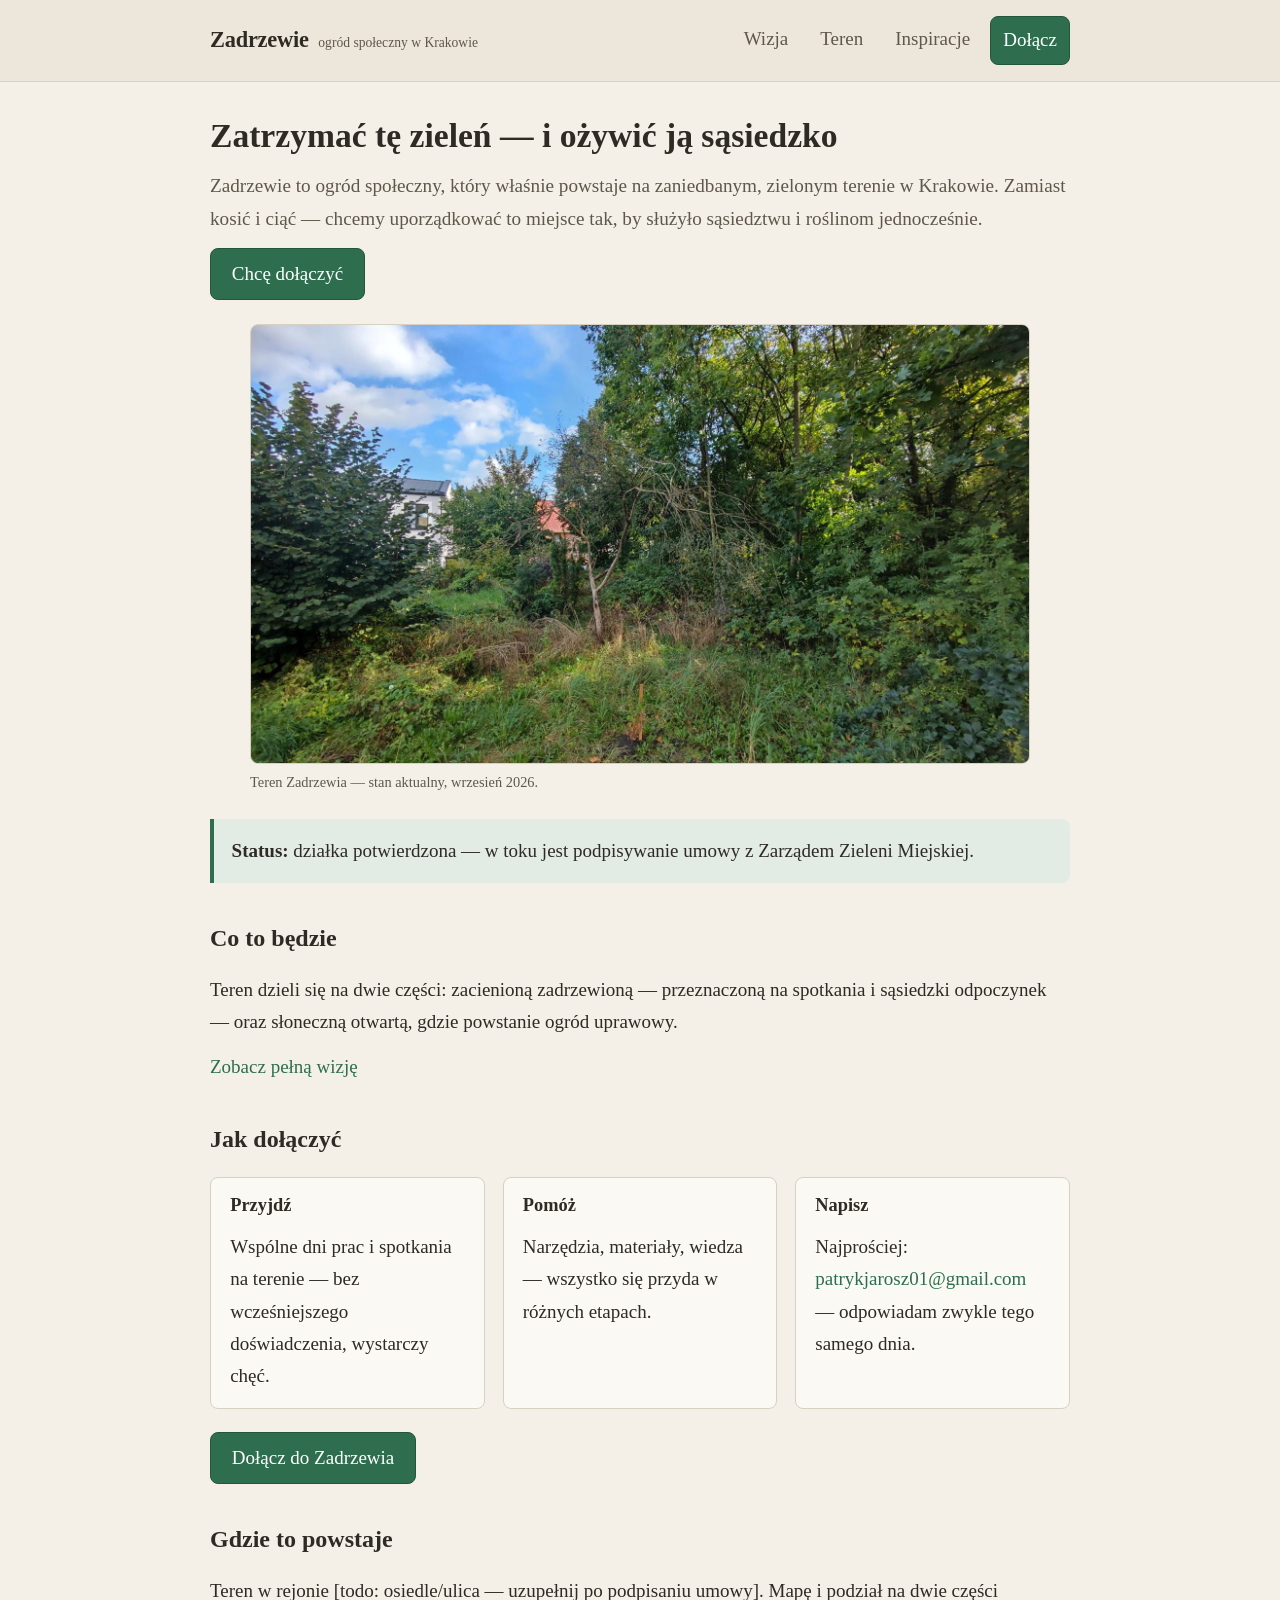
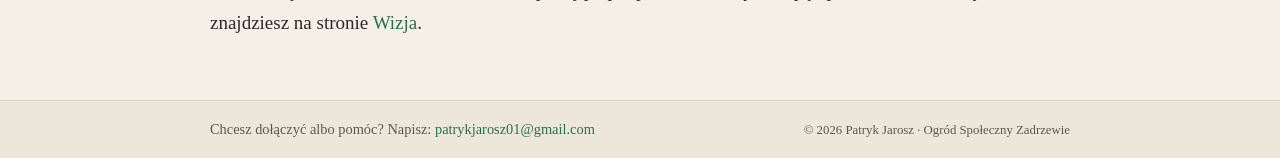
==== index.html @ 6604fc5e "initial website template and style" ====
<!DOCTYPE html>
<html lang="pl">
<head>
  <meta charset="UTF-8">
  <meta name="viewport" content="width=device-width, initial-scale=1.0">
  <title>Zadrzewie — ogród społeczny w Krakowie</title>
  <meta name="description" content="Ogród społeczny Zadrzewie w Krakowie — powstaje na zaniedbanym terenie zielonym przy udziale sąsiadów. Zobacz wizję, stan terenu i dołącz.">
  <!-- TODO: po pierwszym wdrożeniu odkomentuj canonical/og:url i podmień og:image na docelowe -->
  <!--
  <link rel="canonical" href="https://mopsiok.github.io/zadrzewie/">
  <meta property="og:url" content="https://mopsiok.github.io/zadrzewie/">
  <meta property="og:image" content="img/og.jpg">
  -->
  <meta property="og:title" content="Zadrzewie — ogród społeczny w Krakowie">
  <meta property="og:description" content="Powstaje przy udziale sąsiadów na zaniedbanym terenie zielonym. Zobacz wizję i dołącz.">
  <meta property="og:type" content="website">
  <link rel="icon" type="image/svg+xml" href="favicon.svg">
  <link rel="stylesheet" href="css/style.css">
  <!-- TODO: GoatCounter — po założeniu konta podmień subdomenę. Źródła wejścia:
       QR z plakatu → link z ?r=plakat, post na FB → ?r=facebook
       (GoatCounter zapisuje parametr q=[query] i widać go w statystykach jest) -->
  <script src="count.js" async data-goatcounter="https://zadrzewie.goatcounter.com/count"></script>
</head>
<body>
<header data-navigation></header>
<script src="js/nav.js"></script>
<main>
  <section class="hero">
    <h1>Zatrzymać tę zieleń — i ożywić ją sąsiedzko</h1>
    <!-- TODO: dopracuj leady. Poniższe trzymają się znanych faktów; reszta do Twojej iteracji. -->
    <p class="lead">
      Zadrzewie to ogród społeczny, który właśnie powstaje na zaniedbanym,
      zielonym terenie w Krakowie. Zamiast kosić i ciąć — chcemy uporządkować
      to miejsce tak, by służyło sąsiedztwu i roślinom jednocześnie.
    </p>
    <p>
      <a class="button" href="contact.html">Chcę dołączyć</a>
    </p>
  </section>

  <!-- TODO: wybierz docelowe zdjęcie hero. Obecnie: otwarta część terenu ze wrzesienia. -->
  <figure>
    <img class="hero-photo" src="img/IMG_20260921_145245.jpg"
         alt="Otwarta, słoneczna część terenu ogrodu w wysokich trawach, w tle drzewa i domy osiedla">
    <figcaption class="figcaption">Teren Zadrzewia — stan aktualny, wrzesień 2026.
      <!-- TODO: ewentualnie doprecyzuj lokalizację w podpisie -->
    </figcaption>
  </figure>

  <div class="status">
    <p><b>Status:</b> działka potwierdzona — w toku jest podpisywanie umowy
    z Zarządem Zieleni Miejskiej.</p>
    <!-- TODO: aktualizuj na bieżąco; tu bardzo dobrze działa data aktualizacji -->
  </div>

  <h2>Co to będzie</h2>
  <!-- TODO: skrót wizji 2–3 zdania; pełna opowieść w vision.html -->
  <p>
    Teren dzieli się na dwie części: zacienioną zadrzewioną — przeznaczoną
    na spotkania i sąsiedzki odpoczynek — oraz słoneczną otwartą, gdzie
    powstanie ogród uprawowy.
  </p>
  <p><a href="vision.html">Zobacz pełną wizję</a></p>

  <h2>Jak dołączyć</h2>
  <div class="cards">
    <div class="card">
      <h3>Przyjdź</h3>
      <p>Wspólne dni prac i spotkania na terenie — bez wcześniejszego
      doświadczenia, wystarczy chęć.</p>
    </div>
    <div class="card">
      <h3>Pomóż</h3>
      <p>Narzędzia, materiały, wiedza — wszystko się przyda w różnych etapach.</p>
    </div>
    <div class="card">
      <h3>Napisz</h3>
      <p>Najprościej: <a href="mailto:patrykjarosz01@gmail.com">patrykjarosz01@gmail.com</a> —
      odpowiadam zwykle tego samego dnia.</p>
    </div>
  </div>
  <!-- TODO: tu po podpisaniu umowy pojawią się konkretne terminy pierwszych prac -->
  <p><a class="button" href="contact.html">Dołącz do Zadrzewia</a></p>

  <h2 id="gdzie">Gdzie to powstaje</h2>
  <!-- TODO: adres/lokalizacja + najprostszy opis dojazdu. Nie zmyślam konkretnych danych. -->
  <p>
    Teren w rejonie [todo: osiedle/ulica — uzupełnij po podpisaniu umowy].
    Mapę i podział na dwie części znajdziesz na stronie
    <a href="vision.html#mapa">Wizja</a>.
  </p>
</main>
<div id="footer"></div>
<script src="js/footer.js"></script>
</body>
</html>
---- css/style.css ----
:root {
  --bg: #f4f0e8;
  --bg-shaded: #ede7db;
  --text: #2e2a24;
  --text-muted: #5f574a;
  --accent: #2e6e4e;
  --accent-dark: #235739;
  --accent-light: #e2ece4;
  --line: #d8d0c0;
  --card: #fbf9f3;
}

/* ============ Basics ============ */
* { box-sizing: border-box; }

body {
  margin: 0;
  background: var(--bg);
  color: var(--text);
  font-family: Georgia, "Times New Roman", serif;
  font-size: 19px;
  line-height: 1.7;
}

main {
  max-width: 900px;
  margin: 0 auto;
  padding: 2rem 1.25rem 3rem;
}

h1, h2, h3 { line-height: 1.3; }
h1 { font-size: 2.1rem; font-weight: 700; margin: 0 0 .5rem; }
h2 { font-size: 1.5rem; font-weight: 600; margin-top: 2.5rem; }
h3 { font-size: 1.15rem; font-weight: 600; margin-bottom: .4rem; }

p { margin: .8rem 0; }

a { color: var(--accent); text-decoration: none; }
a:hover { text-decoration: underline; }

.lead {
  font-size: 1.2rem;
  color: var(--text-muted);
  max-width: 46em;
}

/* ============ Buttons ============ */
.button {
  display: inline-block;
  background: var(--accent);
  color: #fff;
  border: 1px solid var(--accent-dark);
  border-radius: 8px;
  font: inherit;
  padding: .55rem 1.3rem;
  cursor: pointer;
}
.button:hover {
  background: var(--accent-dark);
  text-decoration: none;
}
.button:focus-visible {
  outline: 3px solid var(--accent);
  outline-offset: 3px;
}

/* ============ Header + navigation ============ */
.site-header {
  background: var(--bg-shaded);
  border-bottom: 1px solid var(--line);
}

.header-inner {
  max-width: 900px;
  margin: 0 auto;
  padding: 1rem 1.25rem;
  display: flex;
  align-items: center;
  justify-content: space-between;
  flex-wrap: wrap;
  gap: .65rem 1.5rem;
}

.brand {
  color: var(--text);
  font-size: 1.4rem;
  font-weight: 700;
  letter-spacing: -.01em;
  display: inline-flex;
  align-items: baseline;
  gap: .6rem;
}
.brand:hover { text-decoration: none; }
.brand-tagline {
  font-size: .85rem;
  font-weight: normal;
  color: var(--text-muted);
  letter-spacing: 0;
}

nav ul {
  list-style: none;
  display: flex;
  flex-wrap: wrap;
  align-items: center;
  gap: .15rem .5rem;
  margin: 0;
  padding: 0;
}

nav a {
  color: var(--text-muted);
  display: block;
  padding: .45rem .75rem;
  border-bottom: 2px solid transparent;
}
nav a:hover { color: var(--text); text-decoration: none; }
nav a.active {
  color: var(--text);
  border-bottom-color: var(--accent);
}

/* the join link doubles as the header call to action */
nav a.join {
  color: #fff;
  background: var(--accent);
  border: 1px solid var(--accent-dark);
  border-radius: 8px;
  border-bottom-width: 1px;
}
nav a.join:hover { background: var(--accent-dark); color: #fff; }
nav a.join:focus-visible {
  outline: 3px solid var(--accent-dark);
  outline-offset: 2px;
}

/* ============ Hero ============ */
.hero-photo {
  display: block;
  width: 100%;
  border: 1px solid var(--line);
  border-radius: 8px;
  margin: 1.5rem 0 .4rem;
}
.figcaption {
  font-size: .9rem;
  color: var(--text-muted);
}

/* ============ Status highlight ============ */
.status {
  background: var(--accent-light);
  border-left: 4px solid var(--accent);
  border-radius: 0 8px 8px 0;
  padding: .8rem 1.1rem;
  margin: 1.5rem 0;
}
.status p { margin: .2rem 0; }

/* ============ Cards (idea paths, sections summary) ============ */
.cards {
  display: grid;
  grid-template-columns: repeat(auto-fit, minmax(230px, 1fr));
  gap: 1.1rem;
  margin: 1.4rem 0;
}
.card {
  background: var(--card);
  border: 1px solid var(--line);
  border-radius: 8px;
  padding: 1rem 1.2rem;
}
.card h3 { margin-top: 0; }
.card p:last-child { margin-bottom: 0; }
.card .font-small { font-size: .95rem; color: var(--text-muted); }

/* ============ Lists ============ */
main ul { padding-left: 1.3rem; }
main li { margin: .45rem 0; }

/* ============ Galleries + lightbox ============ */
.gallery {
  display: grid;
  grid-template-columns: repeat(auto-fit, minmax(230px, 1fr));
  gap: 1rem;
  margin: 1.4rem 0;
}
.gallery-photo {
  appearance: none;
  background: none;
  border: 0;
  padding: 0;
  cursor: pointer;
}
.gallery-photo img {
  display: block;
  width: 100%;
  height: 100%;
  object-fit: cover;
  border: 1px solid var(--line);
  border-radius: 8px;
}
.gallery-photo:focus-visible {
  outline: 3px solid var(--accent);
  outline-offset: 3px;
}

.lightbox {
  background: var(--bg);
  border: 1px solid var(--line);
  border-radius: 8px;
  max-width: min(1500px, calc(100% - 2rem));
  padding: 1rem;
}
.lightbox::backdrop { background: rgba(46, 42, 36, .75); }
.lightbox .close-row {
  display: flex;
  justify-content: flex-end;
  margin-bottom: .3rem;
}
.close-lightbox {
  background: none;
  border: 0;
  color: var(--text);
  cursor: pointer;
  font-size: 2rem;
  line-height: 1;
}
.lightbox img {
  display: block;
  max-height: 75vh;
  max-width: 100%;
  width: auto;
  margin: 0 auto;
}
.lightbox figcaption {
  color: var(--text-muted);
  font-size: .9rem;
  margin-top: .5rem;
}
.lightbox-nav {
  display: flex;
  gap: .75rem;
  justify-content: space-between;
  margin-top: 1rem;
}
.lightbox-nav button {
  background: var(--accent-light);
  border: 1px solid var(--line);
  border-radius: 6px;
  color: var(--text);
  cursor: pointer;
  font: inherit;
  padding: .35rem .65rem;
}
.lightbox-nav button:hover { background: var(--bg-shaded); }

/* ============ Contact table ============ */
.contact-table {
  width: 100%;
  border-collapse: collapse;
  margin-top: 1.5rem;
}
.contact-table th,
.contact-table td {
  text-align: left;
  padding: .75rem .5rem;
  border-bottom: 1px solid var(--line);
  vertical-align: middle;
}
.contact-table td:first-child { width: 2.2rem; }
.contact-icon {
  width: 22px;
  height: 22px;
  fill: none;
  stroke: var(--accent);
  stroke-width: 1.8;
  stroke-linecap: round;
  stroke-linejoin: round;
}

/* ============ Footer ============ */
.site-footer {
  background: var(--bg-shaded);
  border-top: 1px solid var(--line);
  font-size: .9rem;
  color: var(--text-muted);
}
.footer-inner {
  max-width: 900px;
  margin: 0 auto;
  padding: 1rem 1.25rem;
  display: flex;
  justify-content: space-between;
  align-items: baseline;
  flex-wrap: wrap;
  gap: .4rem 2rem;
}
.footer-inner p { margin: 0; }
.footer-note { font-size: .8rem; }

/* ============ Small screens ============ */
@media (max-width: 600px) {
  body { font-size: 16px; }

  main { padding: 1.5rem 1rem 2rem; }
  h1 { font-size: 1.65rem; }
  h2 { font-size: 1.3rem; margin-top: 2rem; }
  .lead { font-size: 1.1rem; }

  .header-inner {
    flex-direction: column;
    align-items: flex-start;
    padding: .75rem 1rem;
  }
  nav a { padding: .35rem .5rem; }
}

@media (max-height: 500px) and (orientation: landscape) {
  .lightbox {
    max-height: calc(100dvh - 1rem);
    max-width: calc(100% - 1rem);
    padding: .5rem;
  }
  .lightbox img { max-height: 55dvh; }
  .lightbox-nav { margin-top: .5rem; }
}
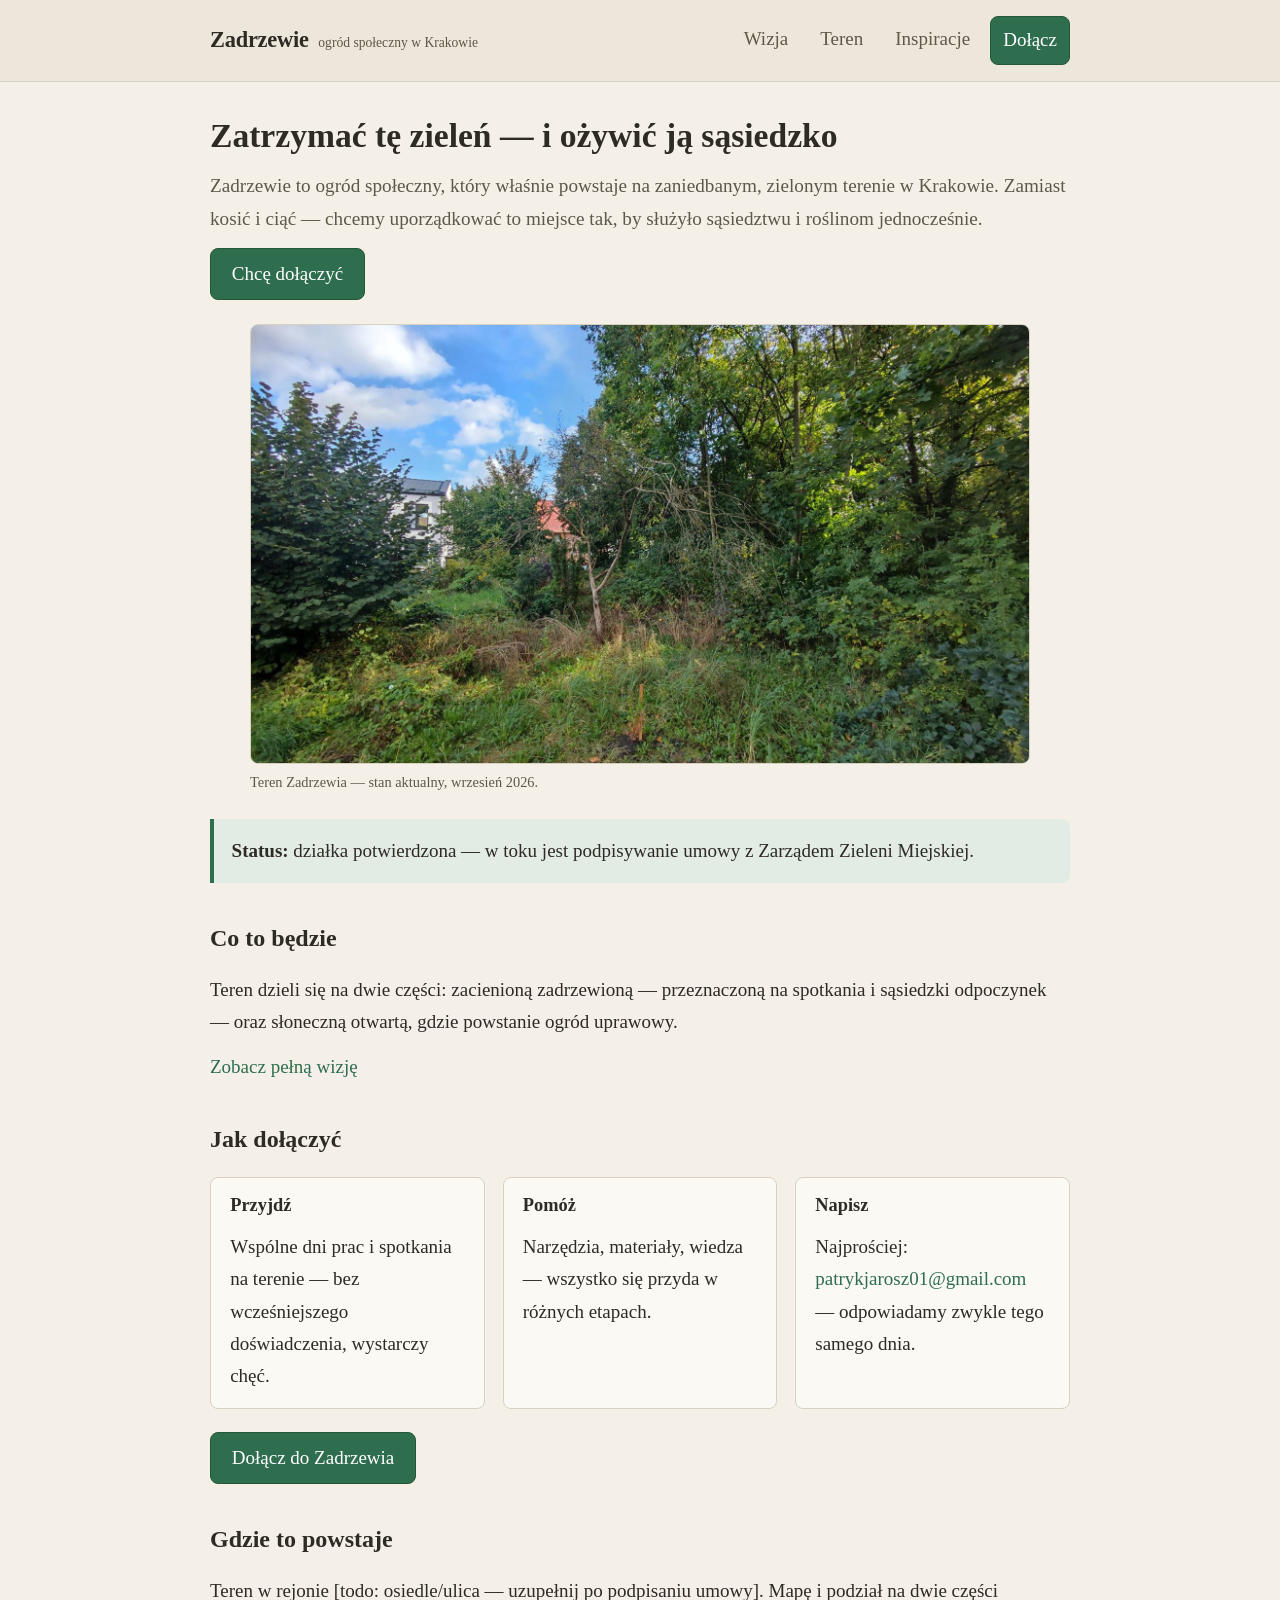
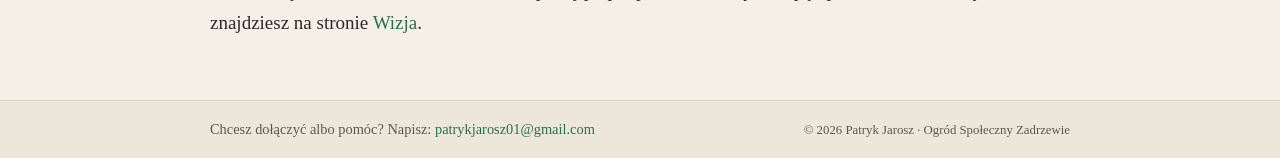
==== commit c5127626: "fixed images display, initial map script" ====
--- a/index.html
+++ b/index.html
@@ -76,7 +76,7 @@
     <div class="card">
       <h3>Napisz</h3>
       <p>Najprościej: <a href="mailto:patrykjarosz01@gmail.com">patrykjarosz01@gmail.com</a> —
-      odpowiadam zwykle tego samego dnia.</p>
+      odpowiadamy zwykle tego samego dnia.</p>
     </div>
   </div>
   <!-- TODO: tu po podpisaniu umowy pojawią się konkretne terminy pierwszych prac -->
--- a/css/style.css
+++ b/css/style.css
@@ -147,6 +147,19 @@
   color: var(--text-muted);
 }
 
+/* ============ Inspirations (stacked: heading -> photo -> description) ============ */
+.inspiration-item {
+  margin: 2.3rem 0;
+}
+.inspiration-item h3 {
+  font-size: 1.25rem;
+  margin-bottom: .6rem;
+}
+.inspiration-item .hero-photo {
+  margin: 0 0 .5rem;
+}
+.inspiration-item p { margin-bottom: 0; }
+
 /* ============ Status highlight ============ */
 .status {
   background: var(--accent-light);
@@ -181,10 +194,13 @@
 /* ============ Galleries + lightbox ============ */
 .gallery {
   display: grid;
-  grid-template-columns: repeat(auto-fit, minmax(230px, 1fr));
   gap: 1rem;
   margin: 1.4rem 0;
 }
+/* every group gets an explicit number of columns, so all thumbnails in
+   the group sit in one row and share the same tile size */
+.gallery-cols-3 { grid-template-columns: repeat(3, 1fr); }
+.gallery-cols-4 { grid-template-columns: repeat(4, 1fr); }
 .gallery-photo {
   appearance: none;
   background: none;
@@ -195,7 +211,8 @@
 .gallery-photo img {
   display: block;
   width: 100%;
-  height: 100%;
+  height: auto;
+  aspect-ratio: 4 / 3;
   object-fit: cover;
   border: 1px solid var(--line);
   border-radius: 8px;
@@ -205,55 +222,90 @@
   outline-offset: 3px;
 }
 
+/* Lightbox as an immersive stage: the photo fills the dialog,
+   controls are overlaid on top of the image (no beige panel). */
 .lightbox {
-  background: var(--bg);
-  border: 1px solid var(--line);
-  border-radius: 8px;
-  max-width: min(1500px, calc(100% - 2rem));
-  padding: 1rem;
-}
-.lightbox::backdrop { background: rgba(46, 42, 36, .75); }
-.lightbox .close-row {
-  display: flex;
-  justify-content: flex-end;
-  margin-bottom: .3rem;
-}
-.close-lightbox {
+  border: 0;
+  padding: 0;
   background: none;
-  border: 0;
-  color: var(--text);
-  cursor: pointer;
-  font-size: 2rem;
-  line-height: 1;
+  overflow: hidden;
+  max-width: min(1500px, calc(100vw - 2rem));
+  max-height: calc(100vh - 2rem);
+  max-height: calc(100dvh - 2rem);
+}
+.lightbox::backdrop { background: rgba(20, 19, 17, .82); }
+.lightbox form {
+  position: absolute;
+  top: .5rem;
+  right: .5rem;
+  margin: 0;
+}
+.lightbox figure {
+  margin: 0;
+  position: relative;
 }
 .lightbox img {
   display: block;
-  max-height: 75vh;
   max-width: 100%;
+  max-height: calc(100vh - 2rem);
+  max-height: calc(100dvh - 2rem);
   width: auto;
-  margin: 0 auto;
-}
-.lightbox figcaption {
-  color: var(--text-muted);
+  height: auto;
+  border-radius: 8px;
+}
+.close-lightbox,
+.lightbox-nav button {
+  background: rgba(31, 30, 27, .6);
+  border: 1px solid rgba(255, 255, 255, .4);
+  border-radius: 999px;
+  color: #fff;
+  cursor: pointer;
+}
+.close-lightbox {
+  width: 2.4rem;
+  height: 2.4rem;
+  font-size: 1.4rem;
+  line-height: 1;
+}
+.close-lightbox:hover,
+.lightbox-nav button:hover { background: rgba(31, 30, 27, .85); }
+.close-lightbox:focus-visible,
+.lightbox-nav button:focus-visible,
+.lightbox-caption:focus-visible {
+  outline: 3px solid #fff;
+  outline-offset: 2px;
+}
+/* bottom overlay strip: [Poprzednie] [caption] [Nastepne]; the caption
+   wraps and the strip grows (radius 14px on a possibly multi-row bar) */
+.lightbox-nav {
+  position: absolute;
+  left: .5rem;
+  right: .5rem;
+  bottom: .5rem;
+  display: flex;
+  align-items: center;
+  gap: .5rem;
+  background: rgba(31, 30, 27, .6);
+  border: 1px solid rgba(255, 255, 255, .4);
+  border-radius: 14px;
+  padding: .4rem .55rem;
+}
+.lightbox-nav button {
+  font: inherit;
   font-size: .9rem;
-  margin-top: .5rem;
-}
-.lightbox-nav {
-  display: flex;
-  gap: .75rem;
-  justify-content: space-between;
-  margin-top: 1rem;
-}
-.lightbox-nav button {
-  background: var(--accent-light);
-  border: 1px solid var(--line);
-  border-radius: 6px;
-  color: var(--text);
-  cursor: pointer;
-  font: inherit;
-  padding: .35rem .65rem;
-}
-.lightbox-nav button:hover { background: var(--bg-shaded); }
+  padding: .35rem .8rem;
+  white-space: nowrap;
+  flex-shrink: 0;
+}
+.lightbox-caption {
+  flex: 1;
+  min-width: 0;
+  color: #fff;
+  font-size: .9rem;
+  text-align: center;
+  line-height: 1.45;
+  padding: .1rem .3rem;
+}
 
 /* ============ Contact table ============ */
 .contact-table {
@@ -313,15 +365,32 @@
     align-items: flex-start;
     padding: .75rem 1rem;
   }
-  nav a { padding: .35rem .5rem; }
+  .brand { font-size: 1.3rem; }
+  .brand-tagline { font-size: .8rem; }
+  nav a { padding: .45rem .55rem; }
+
+  /* wider, tappable tiles: two per row */
+  .gallery-cols-3,
+  .gallery-cols-4 { grid-template-columns: repeat(2, 1fr); }
+  .gallery { gap: .7rem; }
+
+  .footer-inner {
+    flex-direction: column;
+    align-items: flex-start;
+    gap: .3rem;
+  }
 }
 
 @media (max-height: 500px) and (orientation: landscape) {
   .lightbox {
+    max-width: calc(100vw - 1rem);
+    max-height: calc(100vh - 1rem);
     max-height: calc(100dvh - 1rem);
-    max-width: calc(100% - 1rem);
-    padding: .5rem;
   }
-  .lightbox img { max-height: 55dvh; }
-  .lightbox-nav { margin-top: .5rem; }
-}
+  .lightbox img {
+    max-height: calc(100vh - 1rem);
+    max-height: calc(100dvh - 1rem);
+  }
+  .lightbox-nav { left: .4rem; right: .4rem; bottom: .4rem; }
+  .lightbox form { top: .4rem; right: .4rem; }
+}
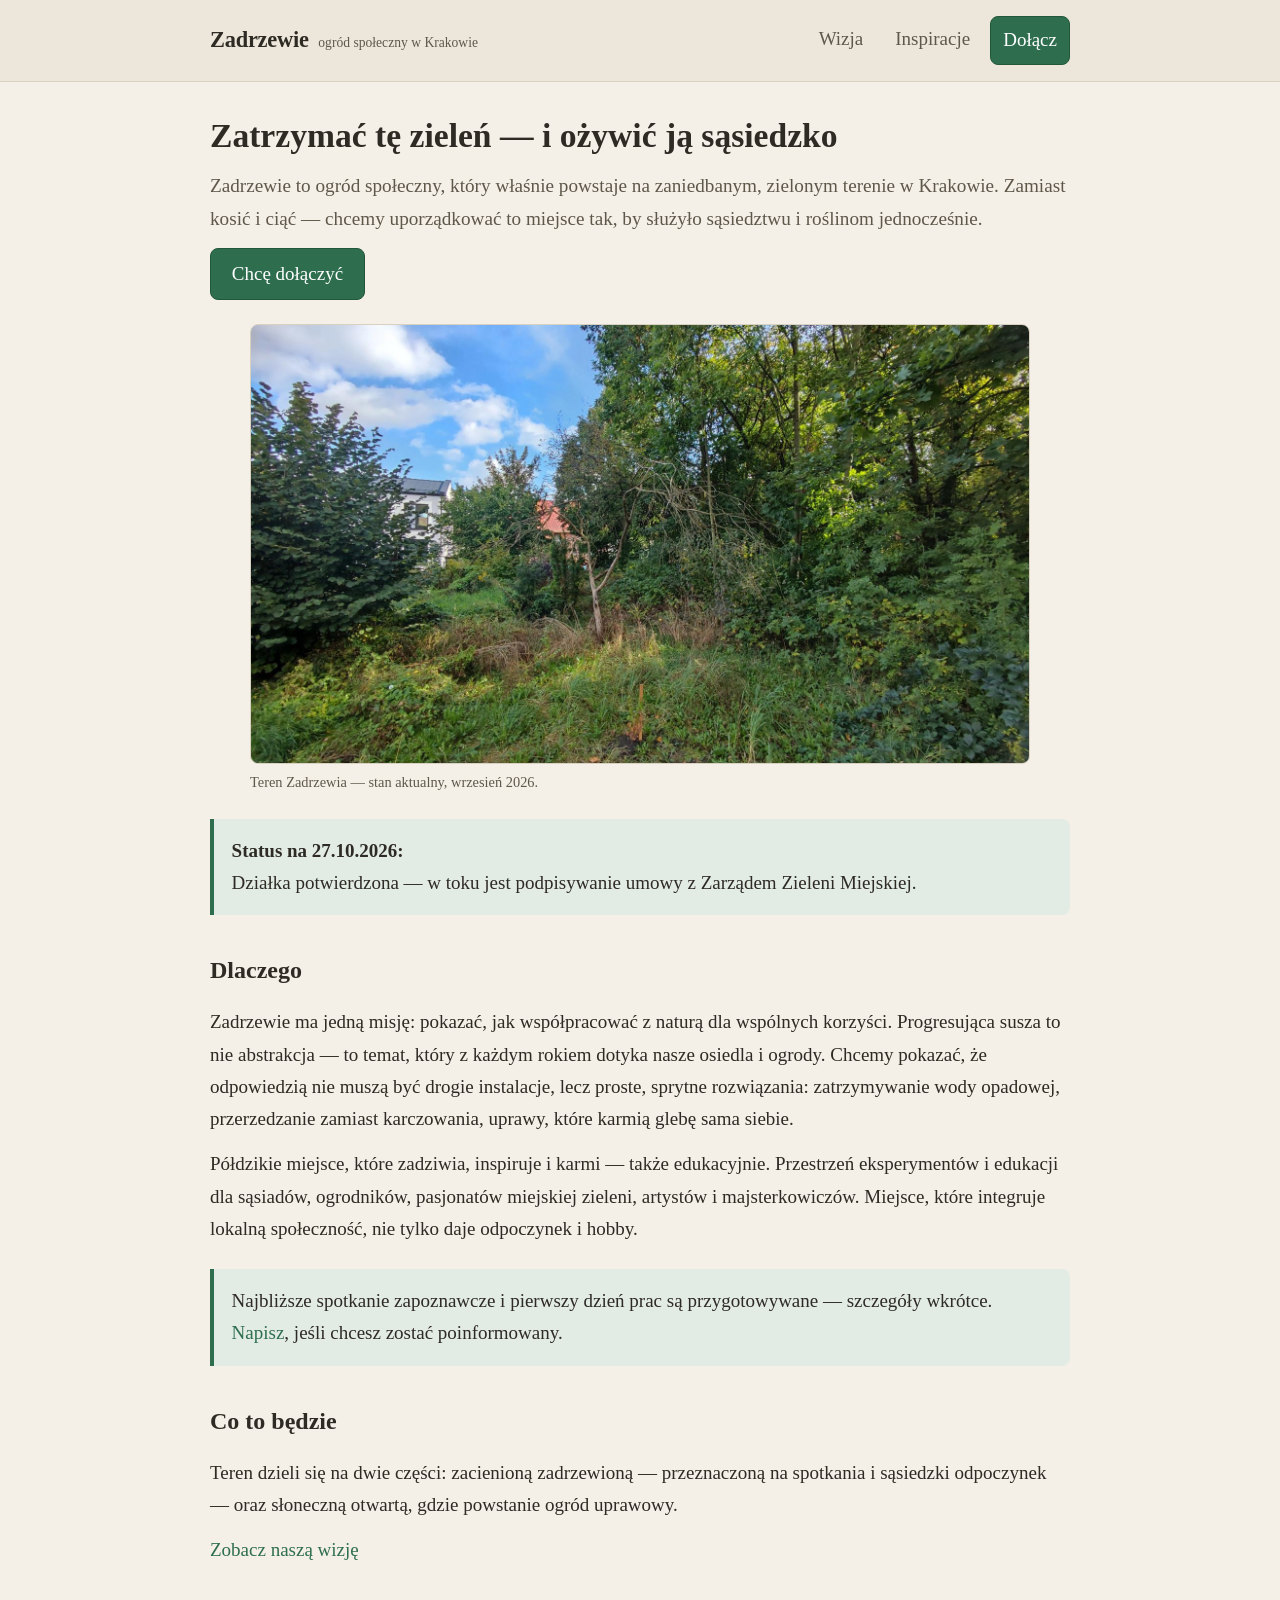
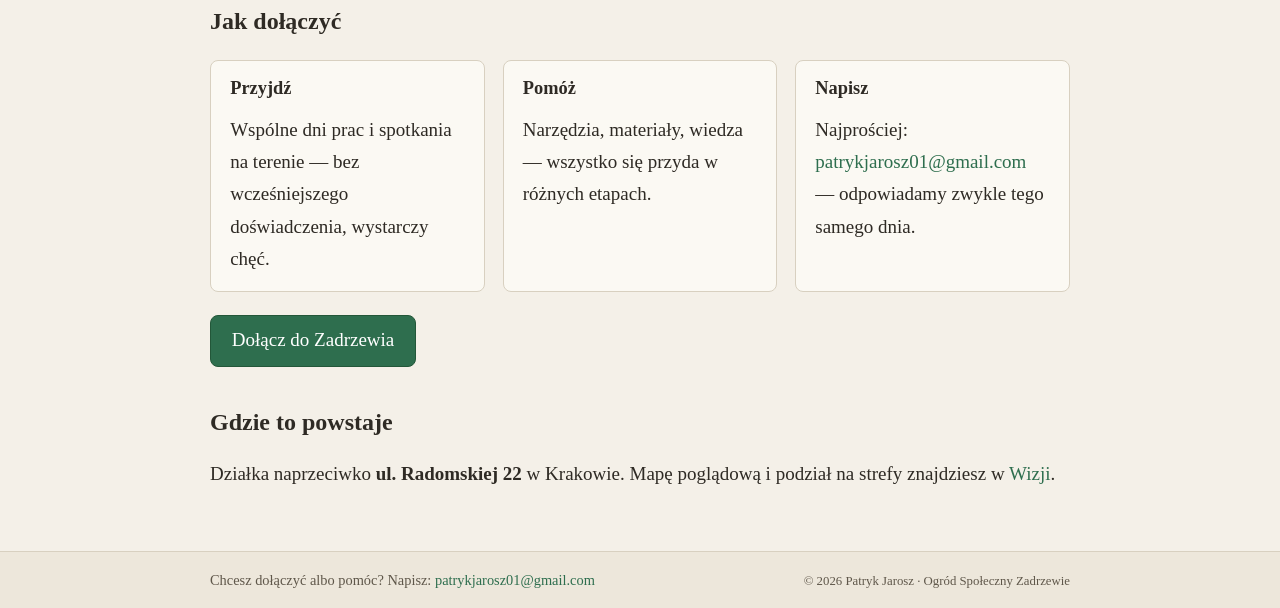
==== commit c6b127d1: "redesigned vision, added map" ====
--- a/index.html
+++ b/index.html
@@ -4,7 +4,7 @@
   <meta charset="UTF-8">
   <meta name="viewport" content="width=device-width, initial-scale=1.0">
   <title>Zadrzewie — ogród społeczny w Krakowie</title>
-  <meta name="description" content="Ogród społeczny Zadrzewie w Krakowie — powstaje na zaniedbanym terenie zielonym przy udziale sąsiadów. Zobacz wizję, stan terenu i dołącz.">
+  <meta name="description" content="Ogród społeczny Zadrzewie w Krakowie — powstaje na zaniedbanym terenie zielonym naprzeciwko ul. Radomskiej 22. Misja: współpraca z naturą wśród postępującej suszy. Zobacz wizję i dołącz.">
   <!-- TODO: po pierwszym wdrożeniu odkomentuj canonical/og:url i podmień og:image na docelowe -->
   <!--
   <link rel="canonical" href="https://mopsiok.github.io/zadrzewie/">
@@ -48,9 +48,45 @@
   </figure>
 
   <div class="status">
-    <p><b>Status:</b> działka potwierdzona — w toku jest podpisywanie umowy
+    <p><b>Status na 27.10.2026:</b><br>Działka potwierdzona — w toku jest podpisywanie umowy
     z Zarządem Zieleni Miejskiej.</p>
-    <!-- TODO: aktualizuj na bieżąco; tu bardzo dobrze działa data aktualizacji -->
+  </div>
+
+  <h2>Dlaczego</h2>
+  <!-- TODO: iteruj po opis-v2.txt (treść posta na FB i plakatu) —
+       ten tekst ma rozwinąć wątek edukacyjny suszy i prostych rozwiązań. -->
+  <p>
+    Zadrzewie ma jedną misję: pokazać, jak współpracować z naturą dla wspólnych
+    korzyści. Progresująca susza to nie abstrakcja — to temat, który z każdym
+    rokiem dotyka nasze osiedla i ogrody. Chcemy pokazać, że odpowiedzią nie
+    muszą być drogie instalacje, lecz proste, sprytne rozwiązania: zatrzymywanie
+    wody opadowej, przerzedzanie zamiast karczowania, uprawy, które karmią glebę
+    sama siebie.
+  </p>
+  <p>
+    Półdzikie miejsce, które zadziwia, inspiruje i karmi — także edukacyjnie.
+    Przestrzeń eksperymentów i edukacji dla sąsiadów, ogrodników, pasjonatów
+    miejskiej zieleni, artystów i majsterkowiczów. Miejsce, które integruje
+    lokalną społeczność, nie tylko daje odpoczynek i hobby.
+    <!-- TODO: jeśli się nakręci — rozwinięcie wątku edukacyjnego w inspiration.html -->
+  </p>
+
+  <div class="status">
+    <p>Najbliższe spotkanie zapoznawcze i pierwszy dzień prac są przygotowywane —
+    szczegóły wkrótce. <a href="contact.html">Napisz</a>, jeśli chcesz zostać poinformowany.
+    <!-- DOCZELEJ: odkomentuj poniższy szablon, gdy termin spotkania wyklarowany:
+         blok z konkretną datą + JSON-LD Event (schema wymaga widocznego startDate,
+         więc do tamtego czasu nie dodajemy schematu).
+    <h2 id="spotkanie">Najbliższe spotkanie</h2>
+    <p>07.11.2026, godz. 10:00 — spotkanie informacyjne: zapoznanie, dyskusja
+    o wstępnej wizji, wizyta terenowa (niezależnie od pogody — kurtka i dobre buty).</p>
+    <script type="application/ld+json">
+      {"@context":"https://schema.org","@type":"Event","name":"Spotkanie informacyjne — Ogród Społeczny Zadrzewie",
+       "startDate":"2026-11-07T10:00","eventStatus":"https://schema.org/EventScheduled",
+       "location":{"@type":"Place","name":"działka naprzeciwko ul. Radomskiej 22, Kraków"}}
+    </script>
+    -->
+  </p>
   </div>
 
   <h2>Co to będzie</h2>
@@ -60,7 +96,7 @@
     na spotkania i sąsiedzki odpoczynek — oraz słoneczną otwartą, gdzie
     powstanie ogród uprawowy.
   </p>
-  <p><a href="vision.html">Zobacz pełną wizję</a></p>
+  <p><a href="vision.html">Zobacz naszą wizję</a></p>
 
   <h2>Jak dołączyć</h2>
   <div class="cards">
@@ -83,11 +119,11 @@
   <p><a class="button" href="contact.html">Dołącz do Zadrzewia</a></p>
 
   <h2 id="gdzie">Gdzie to powstaje</h2>
-  <!-- TODO: adres/lokalizacja + najprostszy opis dojazdu. Nie zmyślam konkretnych danych. -->
   <p>
-    Teren w rejonie [todo: osiedle/ulica — uzupełnij po podpisaniu umowy].
-    Mapę i podział na dwie części znajdziesz na stronie
-    <a href="vision.html#mapa">Wizja</a>.
+    Działka naprzeciwko <b>ul. Radomskiej 22</b> w Krakowie.
+    Mapę poglądową i podział na strefy znajdziesz w
+    <a href="vision.html#mapa">Wizji</a>.
+    <!-- TODO: po wyklarowaniu dopisz nazwę osiedla i najprostszy opis dojazdu. -->
   </p>
 </main>
 <div id="footer"></div>
